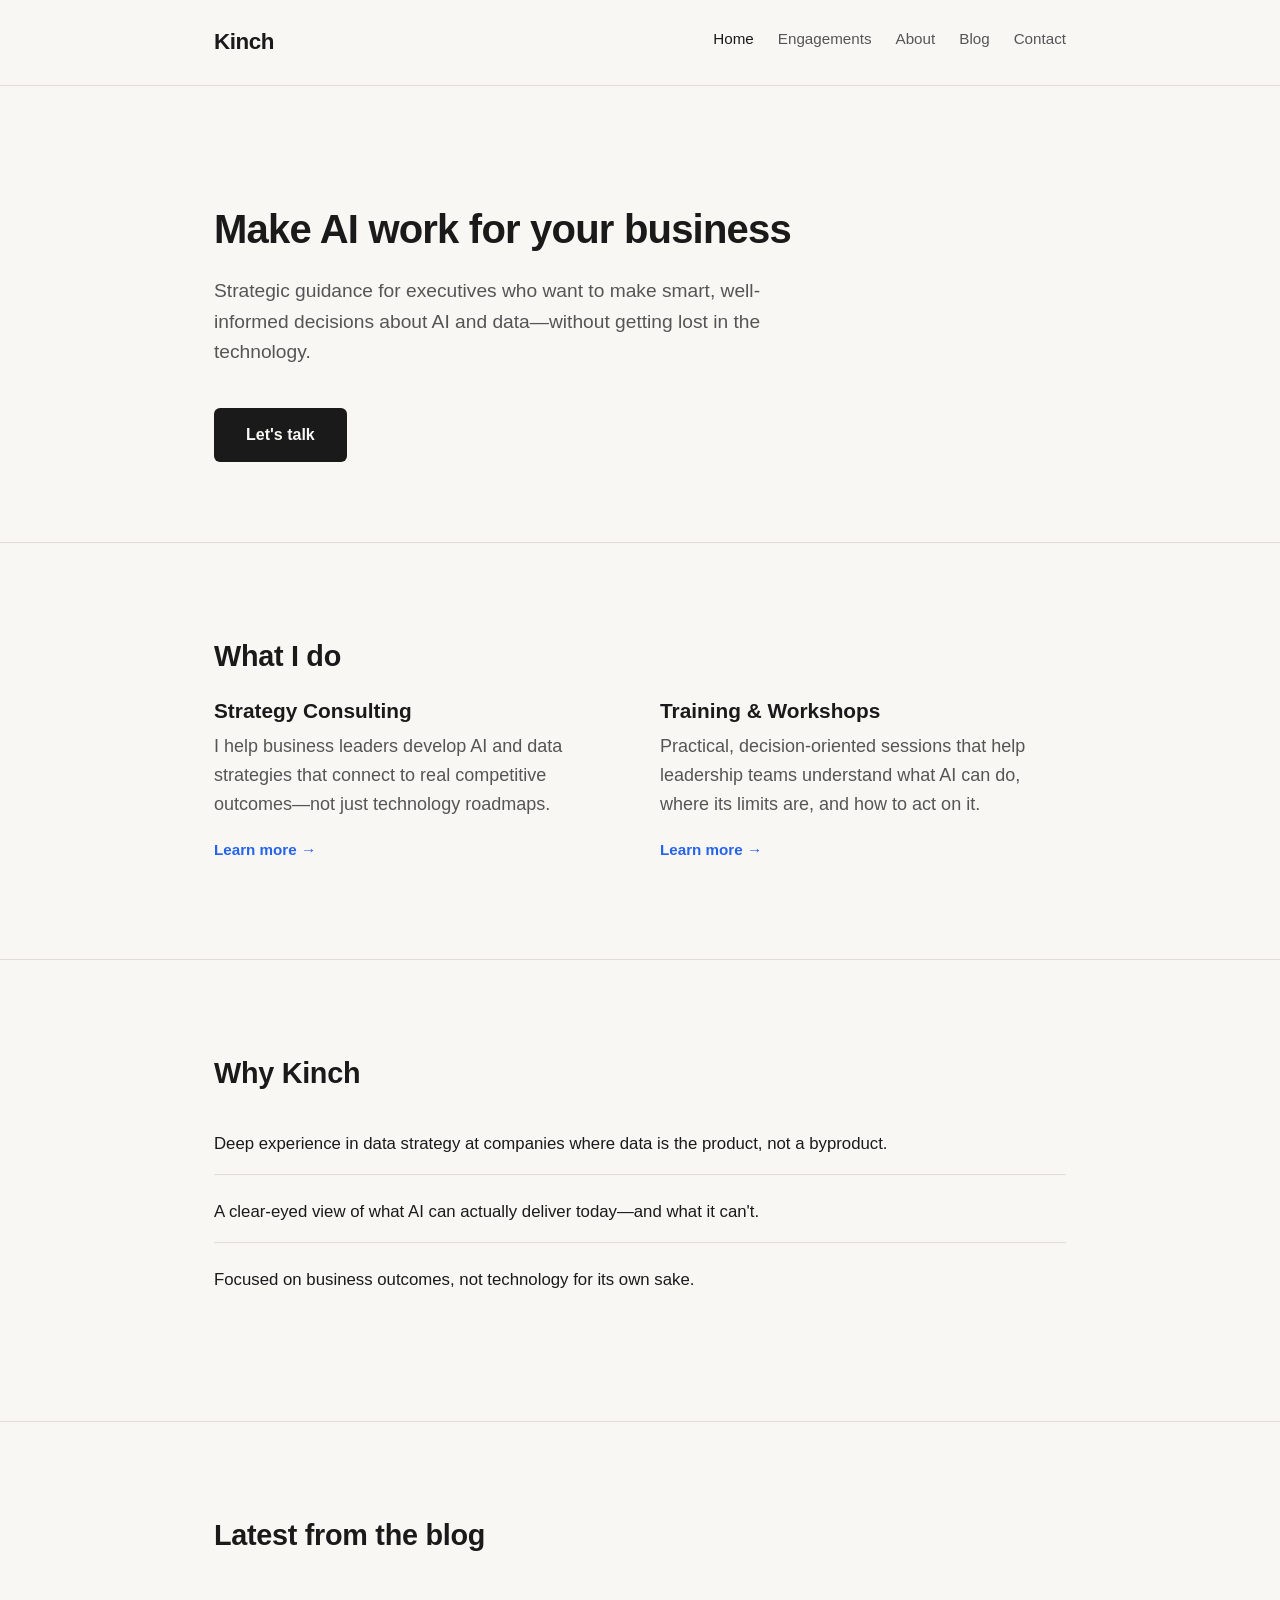
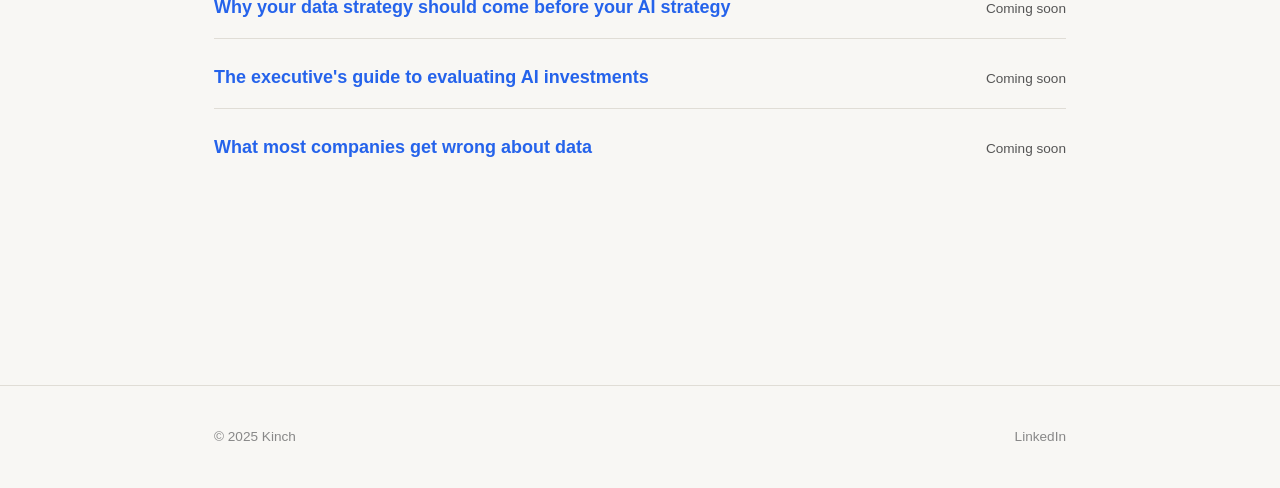
==== index.html @ 850ed4b4 "feat: build complete Kinch website with light and dark themes All 4 pages (Home, Engagements, About," ====
<!DOCTYPE html>
<html lang="en">
<head>
  <meta charset="UTF-8">
  <meta name="viewport" content="width=device-width, initial-scale=1.0">
  <title>Kinch - AI &amp; Data Strategy</title>
  <meta name="description" content="Strategic AI and data guidance for business leaders. Kinch helps executives make smart, well-informed decisions about AI and data.">
  <meta property="og:title" content="Kinch - AI & Data Strategy">
  <meta property="og:description" content="Strategic AI and data guidance for business leaders.">
  <meta property="og:type" content="website">
  <link rel="stylesheet" href="css/shared.css">
  <link rel="stylesheet" href="css/light.css">
</head>
<body>

  <!-- Navigation -->
  <nav class="nav">
    <div class="container">
      <a href="index.html" class="nav-brand">Kinch</a>
      <button class="nav-toggle" aria-label="Toggle navigation">
        <span></span>
        <span></span>
        <span></span>
      </button>
      <ul class="nav-links">
        <li><a href="index.html" class="active">Home</a></li>
        <li><a href="engagements.html">Engagements</a></li>
        <li><a href="about.html">About</a></li>
        <li><a href="#">Blog</a></li>
        <li><a href="contact.html">Contact</a></li>
      </ul>
    </div>
  </nav>

  <main class="page-content">

    <!-- Hero -->
    <section class="hero">
      <div class="container">
        <h1>Make AI work for your business</h1>
        <p>Strategic guidance for executives who want to make smart, well-informed decisions about AI and data&mdash;without getting lost in the technology.</p>
        <a href="contact.html" class="cta-button">Let's talk</a>
      </div>
    </section>

    <!-- What I Do -->
    <section class="section section-border">
      <div class="container">
        <h2>What I do</h2>
        <div class="services-grid">
          <div class="service-block">
            <h3>Strategy Consulting</h3>
            <p>I help business leaders develop AI and data strategies that connect to real competitive outcomes&mdash;not just technology roadmaps.</p>
            <a href="engagements.html" class="service-link">Learn more &rarr;</a>
          </div>
          <div class="service-block">
            <h3>Training &amp; Workshops</h3>
            <p>Practical, decision-oriented sessions that help leadership teams understand what AI can do, where its limits are, and how to act on it.</p>
            <a href="engagements.html" class="service-link">Learn more &rarr;</a>
          </div>
        </div>
      </div>
    </section>

    <!-- Why Kinch -->
    <section class="section section-border">
      <div class="container">
        <h2>Why Kinch</h2>
        <ul class="why-list">
          <li>Deep experience in data strategy at companies where data is the product, not a byproduct.</li>
          <li>A clear-eyed view of what AI can actually deliver today&mdash;and what it can't.</li>
          <li>Focused on business outcomes, not technology for its own sake.</li>
        </ul>
      </div>
    </section>

    <!-- Blog Teaser -->
    <section class="section section-border">
      <div class="container">
        <h2>Latest from the blog</h2>
        <ul class="blog-teaser-list">
          <li>
            <a href="#">Why your data strategy should come before your AI strategy</a>
            <span class="date">Coming soon</span>
          </li>
          <li>
            <a href="#">The executive's guide to evaluating AI investments</a>
            <span class="date">Coming soon</span>
          </li>
          <li>
            <a href="#">What most companies get wrong about data</a>
            <span class="date">Coming soon</span>
          </li>
        </ul>
      </div>
    </section>

  </main>

  <!-- Footer -->
  <footer class="footer">
    <div class="container">
      <span class="footer-text">&copy; 2025 Kinch</span>
      <div class="footer-links">
        <a href="https://linkedin.com" target="_blank" rel="noopener">LinkedIn</a>
      </div>
    </div>
  </footer>

  <script src="js/nav.js"></script>
</body>
</html>
---- css/shared.css ----
/* ===== RESET ===== */
*,
*::before,
*::after {
  box-sizing: border-box;
  margin: 0;
  padding: 0;
}

/* ===== FONTS ===== */
@import url('https://fonts.googleapis.com/css2?family=Inter:wght@400;600;700&display=swap');

/* ===== SPACING SCALE ===== */
:root {
  --space-xs: 8px;
  --space-sm: 16px;
  --space-md: 24px;
  --space-lg: 40px;
  --space-xl: 64px;
  --space-xxl: 96px;
}

/* ===== BASE TYPOGRAPHY ===== */
body {
  font-family: 'Inter', -apple-system, BlinkMacSystemFont, 'Segoe UI', sans-serif;
  font-size: 18px;
  line-height: 1.6;
  color: var(--text);
  background-color: var(--bg);
  -webkit-font-smoothing: antialiased;
  -moz-osx-font-smoothing: grayscale;
}

h1 {
  font-size: 2.5rem;
  font-weight: 700;
  line-height: 1.15;
  letter-spacing: -0.02em;
  margin-bottom: var(--space-md);
}

h2 {
  font-size: 1.8rem;
  font-weight: 700;
  line-height: 1.2;
  letter-spacing: -0.01em;
  margin-bottom: var(--space-md);
}

h3 {
  font-size: 1.3rem;
  font-weight: 600;
  line-height: 1.3;
  margin-bottom: var(--space-sm);
}

p {
  margin-bottom: var(--space-sm);
}

a {
  color: var(--accent);
  text-decoration: none;
  transition: color 0.2s ease;
}

a:hover {
  color: var(--accent-hover);
}

ul, ol {
  margin-bottom: var(--space-sm);
  padding-left: var(--space-md);
}

li {
  margin-bottom: var(--space-xs);
}

/* ===== LAYOUT ===== */
.container {
  max-width: 900px;
  margin: 0 auto;
  padding: 0 var(--space-md);
}

.page-content {
  min-height: calc(100vh - 200px);
}

/* ===== NAVIGATION ===== */
.nav {
  padding: var(--space-md) 0;
  border-bottom: 1px solid var(--border);
}

.nav .container {
  display: flex;
  align-items: center;
  justify-content: space-between;
}

.nav-brand {
  font-size: 1.4rem;
  font-weight: 700;
  color: var(--text);
  text-decoration: none;
  letter-spacing: -0.02em;
}

.nav-brand:hover {
  color: var(--text);
}

.nav-links {
  display: flex;
  gap: var(--space-md);
  list-style: none;
  padding: 0;
  margin: 0;
}

.nav-links a {
  color: var(--text-secondary);
  text-decoration: none;
  font-weight: 500;
  font-size: 0.95rem;
  transition: color 0.2s ease;
}

.nav-links a:hover,
.nav-links a.active {
  color: var(--text);
}

.nav-toggle {
  display: none;
  background: none;
  border: none;
  cursor: pointer;
  padding: var(--space-xs);
}

.nav-toggle span {
  display: block;
  width: 24px;
  height: 2px;
  background: var(--text);
  margin: 5px 0;
  transition: all 0.3s ease;
}

/* ===== SECTIONS ===== */
.hero {
  padding: 120px 0 80px;
}

.hero p {
  font-size: 1.2rem;
  color: var(--text-secondary);
  max-width: 600px;
  margin-bottom: var(--space-lg);
}

.section {
  padding: var(--space-xxl) 0;
}

.section-border {
  border-top: 1px solid var(--border);
}

/* ===== SERVICES GRID ===== */
.services-grid {
  display: grid;
  grid-template-columns: 1fr 1fr;
  gap: var(--space-lg);
  margin-top: var(--space-md);
}

.service-block h3 {
  margin-bottom: var(--space-xs);
}

.service-block p {
  color: var(--text-secondary);
  margin-bottom: var(--space-sm);
}

.service-link {
  font-weight: 600;
  font-size: 0.95rem;
}

/* ===== WHY LIST ===== */
.why-list {
  list-style: none;
  padding: 0;
  margin-top: var(--space-md);
}

.why-list li {
  padding: var(--space-sm) 0;
  border-bottom: 1px solid var(--border);
  font-size: 1.05rem;
}

.why-list li:last-child {
  border-bottom: none;
}

/* ===== BLOG TEASER ===== */
.blog-teaser-list {
  list-style: none;
  padding: 0;
  margin-top: var(--space-md);
}

.blog-teaser-list li {
  padding: var(--space-sm) 0;
  border-bottom: 1px solid var(--border);
  display: flex;
  justify-content: space-between;
  align-items: baseline;
  gap: var(--space-md);
}

.blog-teaser-list li:last-child {
  border-bottom: none;
}

.blog-teaser-list a {
  font-weight: 600;
}

.blog-teaser-list .date {
  color: var(--text-secondary);
  font-size: 0.85rem;
  white-space: nowrap;
}

/* ===== ENGAGEMENT PAGE ===== */
.engagement-section {
  margin-bottom: var(--space-xl);
}

.engagement-section p {
  color: var(--text-secondary);
}

.engagement-section ul {
  color: var(--text-secondary);
  margin-top: var(--space-sm);
  margin-bottom: var(--space-md);
}

.outcome {
  color: var(--text);
  font-weight: 600;
  margin-top: var(--space-md);
}

/* ===== ABOUT PAGE ===== */
.about-intro {
  display: flex;
  gap: var(--space-lg);
  align-items: flex-start;
}

.about-intro-text {
  flex: 1;
}

.headshot {
  width: 220px;
  height: 220px;
  border-radius: 8px;
  object-fit: cover;
  flex-shrink: 0;
}

.experience-list {
  list-style: none;
  padding: 0;
  margin-top: var(--space-md);
}

.experience-list li {
  padding: var(--space-xs) 0;
  padding-left: var(--space-md);
  position: relative;
  color: var(--text-secondary);
}

.experience-list li::before {
  content: '';
  position: absolute;
  left: 0;
  top: 50%;
  width: 8px;
  height: 8px;
  border-radius: 50%;
  background: var(--accent);
  transform: translateY(-50%);
}

/* ===== CONTACT PAGE ===== */
.contact-grid {
  display: grid;
  grid-template-columns: 1fr 1fr;
  gap: var(--space-xl);
  margin-top: var(--space-lg);
}

.contact-section h2 {
  font-size: 1.4rem;
  margin-bottom: var(--space-sm);
}

.contact-section p {
  color: var(--text-secondary);
  margin-bottom: var(--space-md);
}

/* ===== FORM STYLES ===== */
.form-group {
  margin-bottom: var(--space-md);
}

label {
  display: block;
  font-weight: 600;
  font-size: 0.9rem;
  margin-bottom: 6px;
}

input[type="text"],
input[type="email"],
textarea {
  width: 100%;
  padding: 12px 14px;
  border: 1px solid var(--border);
  border-radius: 6px;
  font-family: inherit;
  font-size: 1rem;
  background-color: var(--input-bg, transparent);
  color: var(--text);
  transition: border-color 0.2s ease;
}

input[type="text"]:focus,
input[type="email"]:focus,
textarea:focus {
  outline: none;
  border-color: var(--accent);
}

textarea {
  min-height: 140px;
  resize: vertical;
}

input::placeholder,
textarea::placeholder {
  color: var(--text-secondary);
  opacity: 0.6;
}

.field-error {
  color: #e53e3e;
  font-size: 0.8rem;
  margin-top: 4px;
  display: none;
}

.field-error.visible {
  display: block;
}

.success-message {
  display: none;
  padding: var(--space-md);
  border-radius: 6px;
  background: var(--accent);
  color: #fff;
  font-weight: 600;
  text-align: center;
}

.success-message.visible {
  display: block;
}

/* ===== CTA BUTTON ===== */
.cta-button {
  display: inline-block;
  padding: 14px 32px;
  background-color: var(--cta-bg);
  color: var(--cta-text);
  border: none;
  border-radius: 6px;
  font-family: inherit;
  font-size: 1rem;
  font-weight: 600;
  text-decoration: none;
  cursor: pointer;
  transition: background-color 0.2s ease;
}

.cta-button:hover {
  background-color: var(--cta-hover);
  color: var(--cta-text);
}

/* ===== CTA SECTION ===== */
.cta-section {
  text-align: center;
  padding: var(--space-xxl) 0;
}

.cta-section p {
  font-size: 1.1rem;
  color: var(--text-secondary);
  margin-bottom: var(--space-md);
}

/* ===== FOOTER ===== */
.footer {
  padding: var(--space-lg) 0;
  border-top: 1px solid var(--border);
  margin-top: var(--space-xxl);
}

.footer .container {
  display: flex;
  justify-content: space-between;
  align-items: center;
}

.footer-text {
  color: var(--footer-text);
  font-size: 0.85rem;
}

.footer-links {
  display: flex;
  gap: var(--space-sm);
}

.footer-links a {
  color: var(--footer-text);
  font-size: 0.85rem;
}

.footer-links a:hover {
  color: var(--text);
}

/* ===== UTILITY ===== */
.visually-hidden {
  position: absolute;
  width: 1px;
  height: 1px;
  padding: 0;
  margin: -1px;
  overflow: hidden;
  clip: rect(0, 0, 0, 0);
  white-space: nowrap;
  border: 0;
}

/* ===== CALENDLY ===== */
.calendly-link {
  display: inline-block;
  padding: 14px 32px;
  background-color: var(--cta-bg);
  color: var(--cta-text);
  border-radius: 6px;
  font-weight: 600;
  text-decoration: none;
  transition: background-color 0.2s ease;
}

.calendly-link:hover {
  background-color: var(--cta-hover);
  color: var(--cta-text);
}

/* ===== RESPONSIVE ===== */
@media (max-width: 768px) {
  h1 {
    font-size: 2rem;
  }

  h2 {
    font-size: 1.5rem;
  }

  .hero {
    padding: 80px 0 60px;
  }

  .section {
    padding: var(--space-xl) 0;
  }

  /* Nav mobile */
  .nav-links {
    display: none;
    flex-direction: column;
    gap: var(--space-sm);
    padding-top: var(--space-sm);
  }

  .nav-links.open {
    display: flex;
  }

  .nav .container {
    flex-wrap: wrap;
  }

  .nav-toggle {
    display: block;
  }

  /* Grids to single column */
  .services-grid {
    grid-template-columns: 1fr;
  }

  .contact-grid {
    grid-template-columns: 1fr;
  }

  /* About page */
  .about-intro {
    flex-direction: column;
  }

  .headshot {
    width: 160px;
    height: 160px;
  }

  /* Blog teaser */
  .blog-teaser-list li {
    flex-direction: column;
    gap: 4px;
  }

  /* CTA full width */
  .cta-button,
  .calendly-link {
    display: block;
    text-align: center;
    width: 100%;
  }
}

@media (max-width: 480px) {
  body {
    font-size: 16px;
  }

  h1 {
    font-size: 1.75rem;
  }

  .hero {
    padding: 60px 0 40px;
  }
}
---- css/light.css ----
/* ===== LIGHT THEME ===== */
:root {
  --bg: #f8f7f4;
  --text: #1a1a1a;
  --text-secondary: #555555;
  --accent: #2563eb;
  --accent-hover: #1d4ed8;
  --nav-bg: #f8f7f4;
  --footer-text: #888888;
  --border: #e0ddd6;
  --input-bg: #ffffff;
  --cta-bg: #1a1a1a;
  --cta-text: #f8f7f4;
  --cta-hover: #333333;
}

body {
  background-color: var(--bg);
  color: var(--text);
}
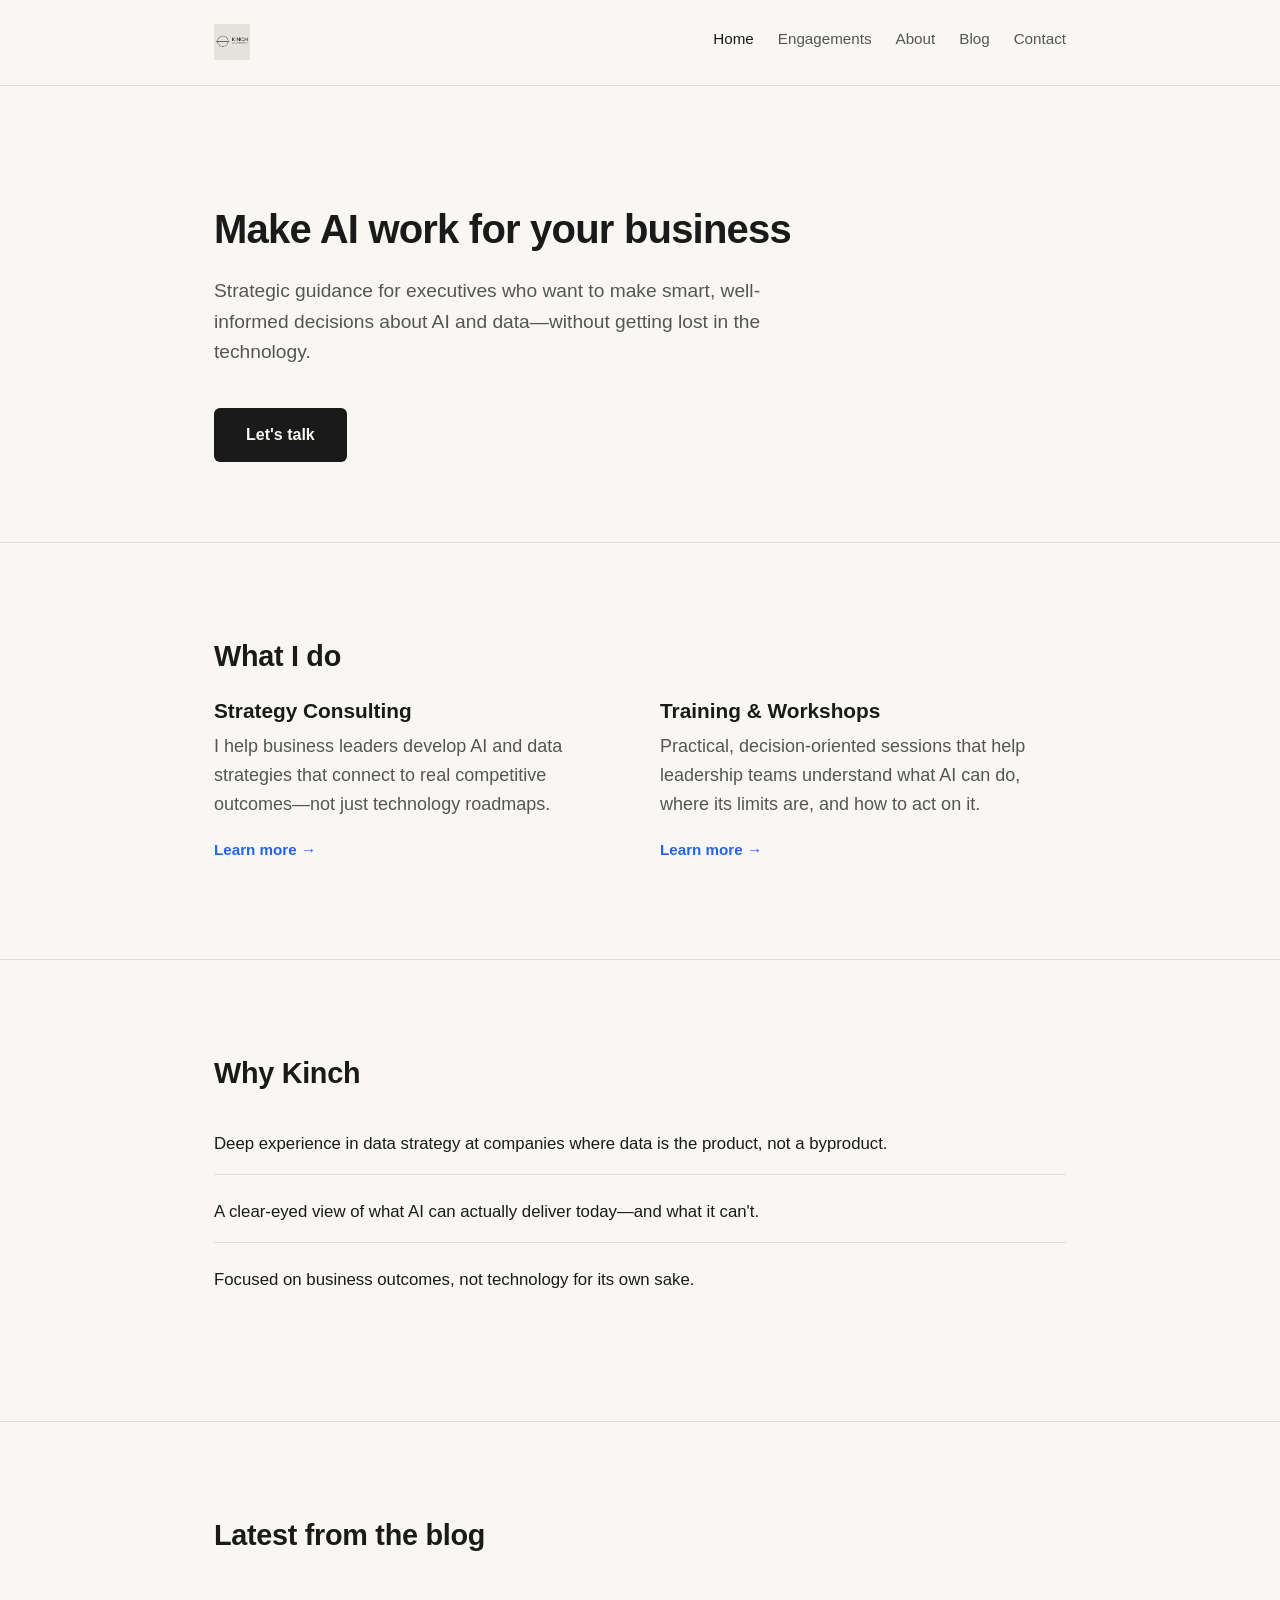
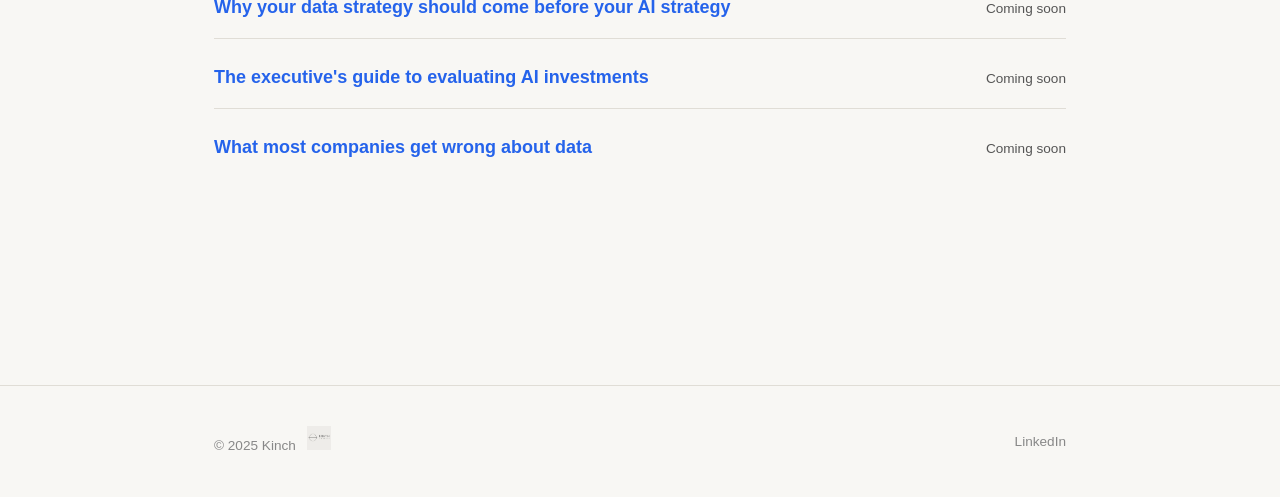
==== commit d072a759: "feat: add Kinch logos to nav and footer across all pages Light theme pages use the light logo, dark " ====
--- a/index.html
+++ b/index.html
@@ -16,7 +16,7 @@
   <!-- Navigation -->
   <nav class="nav">
     <div class="container">
-      <a href="index.html" class="nav-brand">Kinch</a>
+      <a href="index.html" class="nav-brand"><img src="images/Kinch logo light.png" alt="Kinch - AI Strategy"></a>
       <button class="nav-toggle" aria-label="Toggle navigation">
         <span></span>
         <span></span>
@@ -100,7 +100,7 @@
   <!-- Footer -->
   <footer class="footer">
     <div class="container">
-      <span class="footer-text">&copy; 2025 Kinch</span>
+      <span class="footer-text">&copy; 2025 Kinch &nbsp; <img src="images/Kinch logo light.png" alt="Kinch" class="footer-brand"></span>
       <div class="footer-links">
         <a href="https://linkedin.com" target="_blank" rel="noopener">LinkedIn</a>
       </div>
--- a/css/shared.css
+++ b/css/shared.css
@@ -101,15 +101,18 @@
 }
 
 .nav-brand {
-  font-size: 1.4rem;
-  font-weight: 700;
-  color: var(--text);
+  display: flex;
+  align-items: center;
   text-decoration: none;
-  letter-spacing: -0.02em;
+}
+
+.nav-brand img {
+  height: 36px;
+  width: auto;
 }
 
 .nav-brand:hover {
-  color: var(--text);
+  opacity: 0.85;
 }
 
 .nav-links {
@@ -442,6 +445,12 @@
   font-size: 0.85rem;
 }
 
+.footer-brand {
+  height: 24px;
+  width: auto;
+  opacity: 0.5;
+}
+
 .footer-links {
   display: flex;
   gap: var(--space-sm);
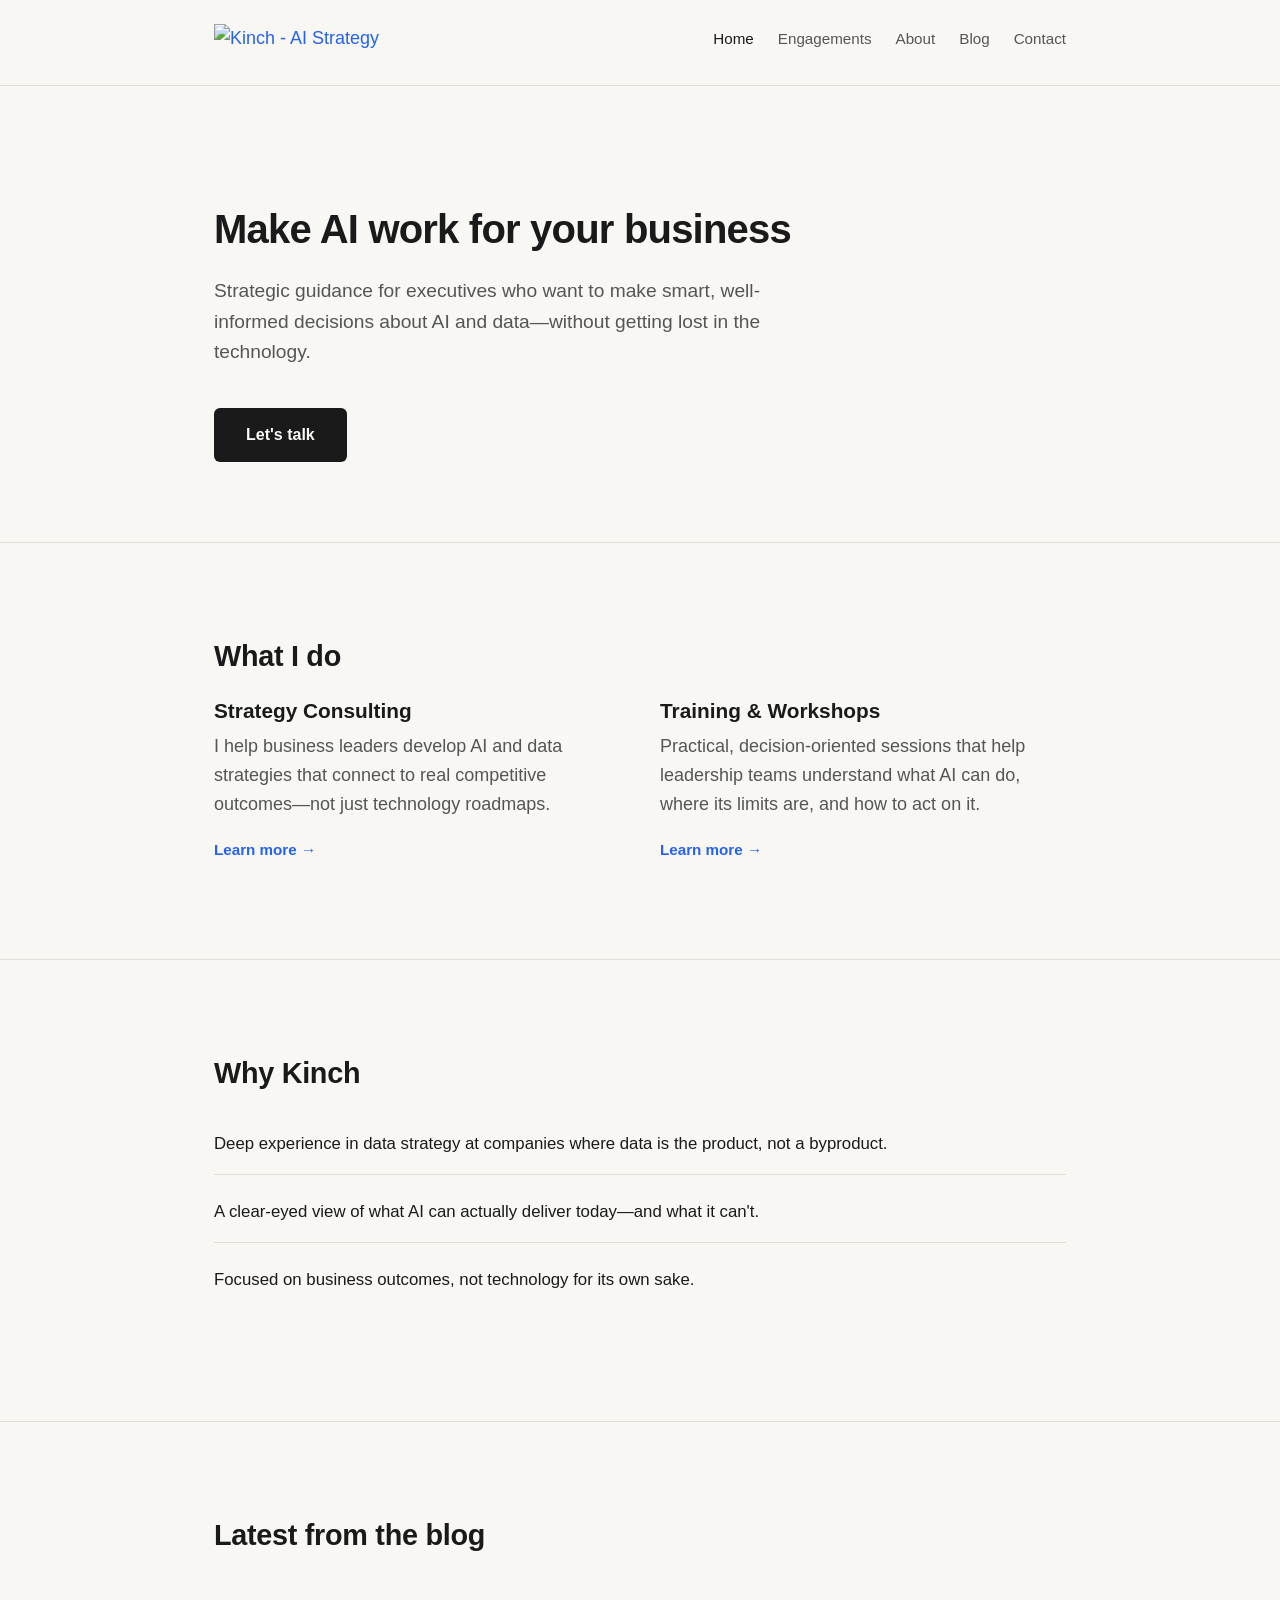
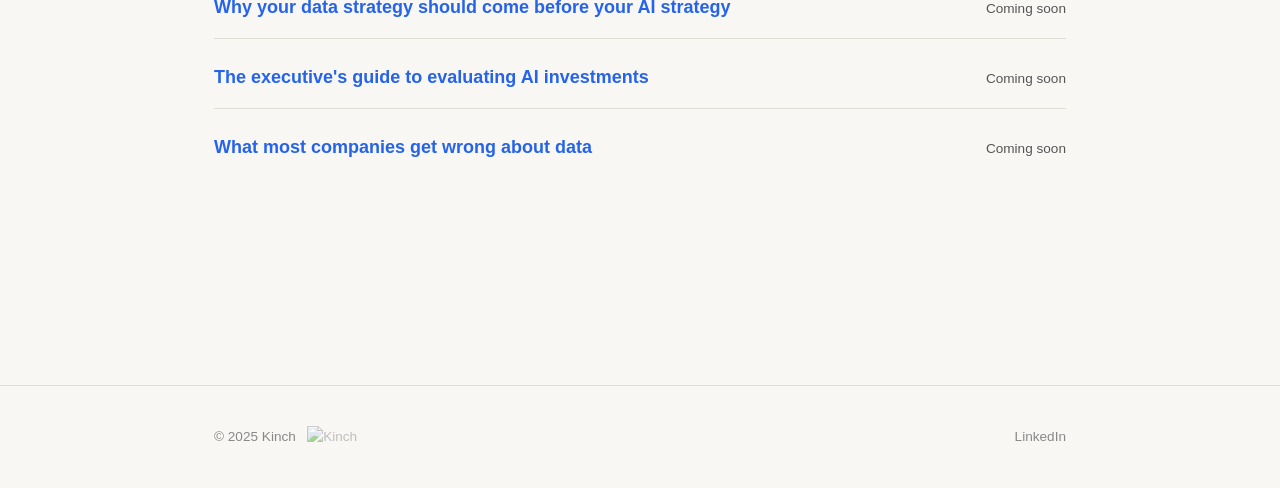
==== commit 36cda785: "Add blog nav link, WordPress theme, Cloudflare Worker, and deployment guide Co-Authored-By: Claude S" ====
--- a/index.html
+++ b/index.html
@@ -16,7 +16,7 @@
   <!-- Navigation -->
   <nav class="nav">
     <div class="container">
-      <a href="index.html" class="nav-brand"><img src="images/Kinch logo light.png" alt="Kinch - AI Strategy"></a>
+      <a href="index.html" class="nav-brand"><img src="images/Kinch logo cropped.png" alt="Kinch - AI Strategy"></a>
       <button class="nav-toggle" aria-label="Toggle navigation">
         <span></span>
         <span></span>
@@ -26,7 +26,7 @@
         <li><a href="index.html" class="active">Home</a></li>
         <li><a href="engagements.html">Engagements</a></li>
         <li><a href="about.html">About</a></li>
-        <li><a href="#">Blog</a></li>
+        <li><a href="/blog">Blog</a></li>
         <li><a href="contact.html">Contact</a></li>
       </ul>
     </div>
@@ -100,7 +100,7 @@
   <!-- Footer -->
   <footer class="footer">
     <div class="container">
-      <span class="footer-text">&copy; 2025 Kinch &nbsp; <img src="images/Kinch logo light.png" alt="Kinch" class="footer-brand"></span>
+      <span class="footer-text">&copy; 2025 Kinch &nbsp; <img src="images/Kinch logo cropped.png" alt="Kinch" class="footer-brand"></span>
       <div class="footer-links">
         <a href="https://linkedin.com" target="_blank" rel="noopener">LinkedIn</a>
       </div>
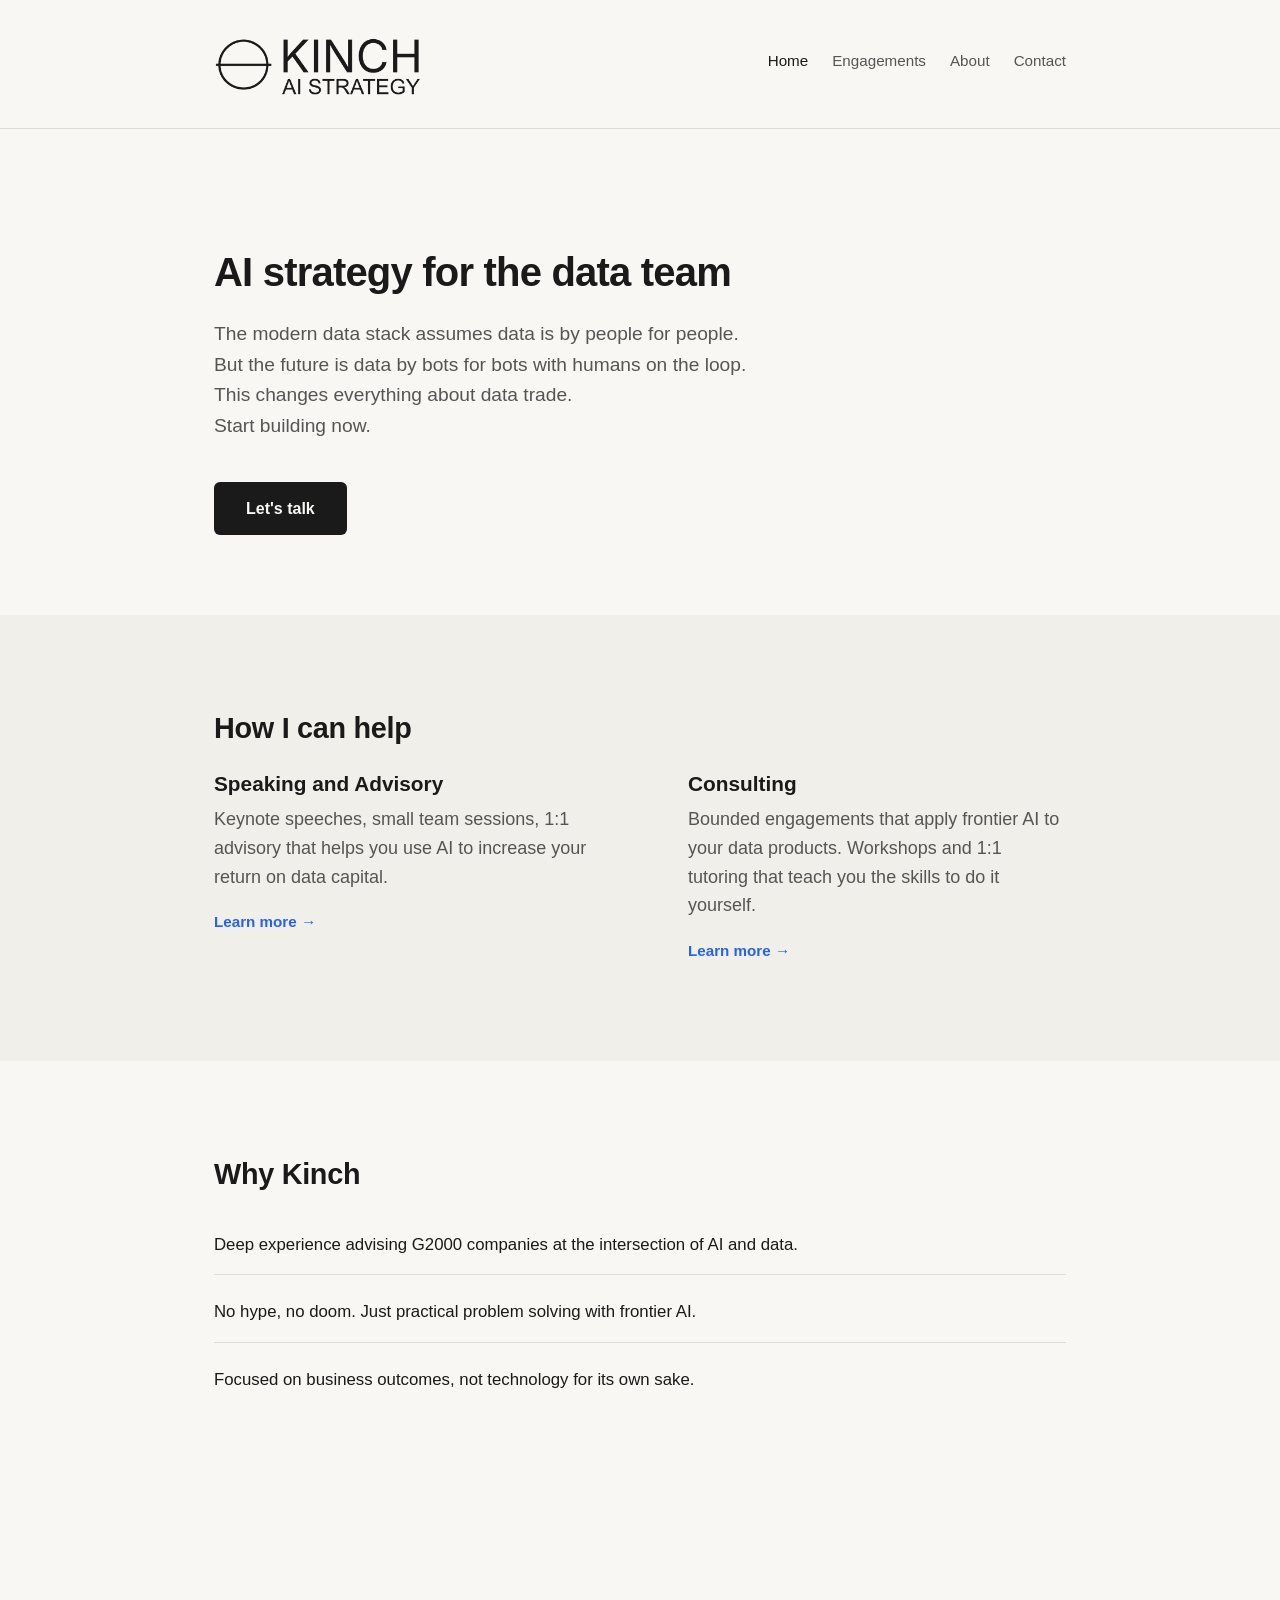
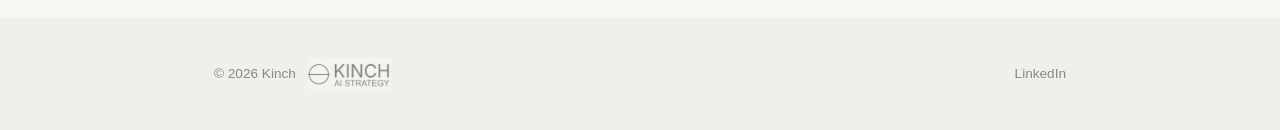
==== commit 862a248c: "Update site: remove blog, add Calendly/LinkedIn/Formspree, add headshot and logo images" ====
--- a/index.html
+++ b/index.html
@@ -26,7 +26,6 @@
         <li><a href="index.html" class="active">Home</a></li>
         <li><a href="engagements.html">Engagements</a></li>
         <li><a href="about.html">About</a></li>
-        <li><a href="/blog">Blog</a></li>
         <li><a href="contact.html">Contact</a></li>
       </ul>
     </div>
@@ -37,25 +36,25 @@
     <!-- Hero -->
     <section class="hero">
       <div class="container">
-        <h1>Make AI work for your business</h1>
-        <p>Strategic guidance for executives who want to make smart, well-informed decisions about AI and data&mdash;without getting lost in the technology.</p>
+        <h1>AI strategy for the data team</h1>
+        <p>The modern data stack assumes data is by people for people.<br>But the future is data by bots for bots with humans on the loop.<br>This changes everything about data trade.<br>Start building now.</p>
         <a href="contact.html" class="cta-button">Let's talk</a>
       </div>
     </section>
 
     <!-- What I Do -->
-    <section class="section section-border">
+    <section class="section section-alt">
       <div class="container">
-        <h2>What I do</h2>
+        <h2>How I can help</h2>
         <div class="services-grid">
           <div class="service-block">
-            <h3>Strategy Consulting</h3>
-            <p>I help business leaders develop AI and data strategies that connect to real competitive outcomes&mdash;not just technology roadmaps.</p>
+            <h3>Speaking and Advisory</h3>
+            <p>Keynote speeches, small team sessions, 1:1 advisory that helps you use AI to increase your return on data capital.</p>
             <a href="engagements.html" class="service-link">Learn more &rarr;</a>
           </div>
           <div class="service-block">
-            <h3>Training &amp; Workshops</h3>
-            <p>Practical, decision-oriented sessions that help leadership teams understand what AI can do, where its limits are, and how to act on it.</p>
+            <h3>Consulting</h3>
+            <p>Bounded engagements that apply frontier AI to your data products. Workshops and 1:1 tutoring that teach you the skills to do it yourself.</p>
             <a href="engagements.html" class="service-link">Learn more &rarr;</a>
           </div>
         </div>
@@ -63,34 +62,13 @@
     </section>
 
     <!-- Why Kinch -->
-    <section class="section section-border">
+    <section class="section">
       <div class="container">
         <h2>Why Kinch</h2>
         <ul class="why-list">
-          <li>Deep experience in data strategy at companies where data is the product, not a byproduct.</li>
-          <li>A clear-eyed view of what AI can actually deliver today&mdash;and what it can't.</li>
+          <li>Deep experience advising G2000 companies at the intersection of AI and data.</li>
+          <li>No hype, no doom. Just practical problem solving with frontier AI.</li>
           <li>Focused on business outcomes, not technology for its own sake.</li>
-        </ul>
-      </div>
-    </section>
-
-    <!-- Blog Teaser -->
-    <section class="section section-border">
-      <div class="container">
-        <h2>Latest from the blog</h2>
-        <ul class="blog-teaser-list">
-          <li>
-            <a href="#">Why your data strategy should come before your AI strategy</a>
-            <span class="date">Coming soon</span>
-          </li>
-          <li>
-            <a href="#">The executive's guide to evaluating AI investments</a>
-            <span class="date">Coming soon</span>
-          </li>
-          <li>
-            <a href="#">What most companies get wrong about data</a>
-            <span class="date">Coming soon</span>
-          </li>
         </ul>
       </div>
     </section>
@@ -100,9 +78,9 @@
   <!-- Footer -->
   <footer class="footer">
     <div class="container">
-      <span class="footer-text">&copy; 2025 Kinch &nbsp; <img src="images/Kinch logo cropped.png" alt="Kinch" class="footer-brand"></span>
+      <span class="footer-text">&copy; 2026 Kinch &nbsp; <img src="images/Kinch logo cropped.png" alt="Kinch" class="footer-brand"></span>
       <div class="footer-links">
-        <a href="https://linkedin.com" target="_blank" rel="noopener">LinkedIn</a>
+        <a href="https://www.linkedin.com/in/paulsonderegger" target="_blank" rel="noopener">LinkedIn</a>
       </div>
     </div>
   </footer>
--- a/css/shared.css
+++ b/css/shared.css
@@ -107,7 +107,7 @@
 }
 
 .nav-brand img {
-  height: 36px;
+  height: 80px;
   width: auto;
 }
 
@@ -169,15 +169,16 @@
   padding: var(--space-xxl) 0;
 }
 
-.section-border {
-  border-top: 1px solid var(--border);
+.section-alt {
+  background-color: var(--bg-alt);
 }
 
 /* ===== SERVICES GRID ===== */
 .services-grid {
   display: grid;
   grid-template-columns: 1fr 1fr;
-  gap: var(--space-lg);
+  row-gap: var(--space-xl);
+  column-gap: var(--space-xxl);
   margin-top: var(--space-md);
 }
 
@@ -275,10 +276,11 @@
 }
 
 .headshot {
-  width: 220px;
-  height: 220px;
+  width: 300px;
+  height: 380px;
   border-radius: 8px;
   object-fit: cover;
+  object-position: center top;
   flex-shrink: 0;
 }
 
@@ -310,7 +312,8 @@
 /* ===== CONTACT PAGE ===== */
 .contact-grid {
   display: grid;
-  grid-template-columns: 1fr 1fr;
+  grid-template-columns: 1fr 1fr 1fr;
+  column-gap: var(--space-xl);
   gap: var(--space-xl);
   margin-top: var(--space-lg);
 }
@@ -395,6 +398,26 @@
 }
 
 /* ===== CTA BUTTON ===== */
+
+.text-cta {
+  display: inline-block;
+  padding: 4px 14px;
+  background-color: var(--cta-bg);
+  color: var(--cta-text);
+  border-radius: 4px;
+  font-family: inherit;
+  font-size: 0.95rem;
+  font-weight: 600;
+  text-decoration: none;
+  vertical-align: middle;
+  transition: background-color 0.2s ease;
+}
+
+.text-cta:hover {
+  background-color: var(--cta-hover);
+  color: var(--cta-text);
+}
+
 .cta-button {
   display: inline-block;
   padding: 14px 32px;
@@ -430,7 +453,7 @@
 /* ===== FOOTER ===== */
 .footer {
   padding: var(--space-lg) 0;
-  border-top: 1px solid var(--border);
+  background-color: var(--bg-alt);
   margin-top: var(--space-xxl);
 }
 
@@ -446,9 +469,10 @@
 }
 
 .footer-brand {
-  height: 24px;
+  height: 32px;
   width: auto;
   opacity: 0.5;
+  vertical-align: middle;
 }
 
 .footer-links {
@@ -548,8 +572,8 @@
   }
 
   .headshot {
-    width: 160px;
-    height: 160px;
+    width: 200px;
+    height: 250px;
   }
 
   /* Blog teaser */
--- a/css/light.css
+++ b/css/light.css
@@ -1,6 +1,7 @@
 /* ===== LIGHT THEME ===== */
 :root {
   --bg: #f8f7f4;
+  --bg-alt: #f0efe9;
   --text: #1a1a1a;
   --text-secondary: #555555;
   --accent: #2563eb;
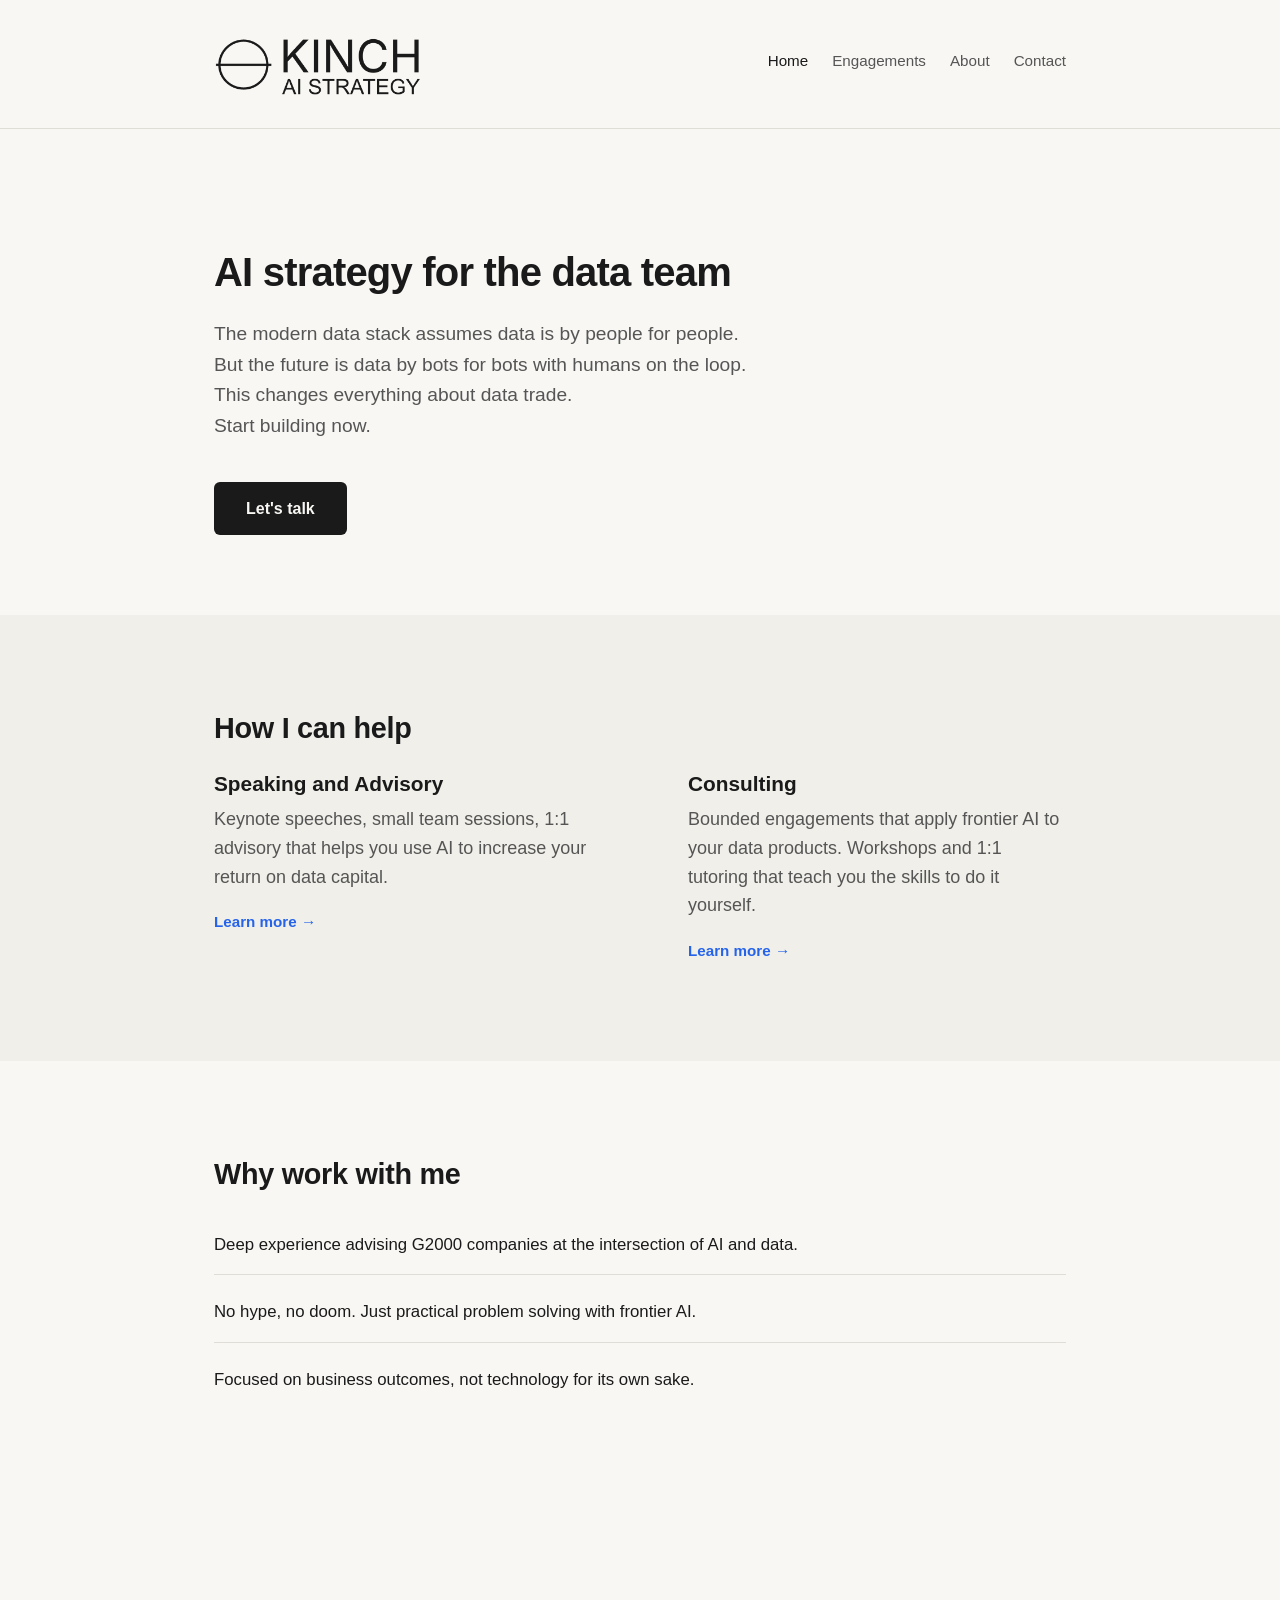
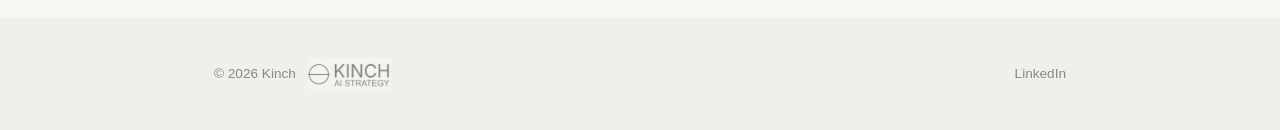
==== commit fd940392: "Update homepage section heading copy Co-Authored-By: Claude Sonnet 4.6 <noreply@anthropic.com>" ====
--- a/index.html
+++ b/index.html
@@ -64,7 +64,7 @@
     <!-- Why Kinch -->
     <section class="section">
       <div class="container">
-        <h2>Why Kinch</h2>
+        <h2>Why work with me</h2>
         <ul class="why-list">
           <li>Deep experience advising G2000 companies at the intersection of AI and data.</li>
           <li>No hype, no doom. Just practical problem solving with frontier AI.</li>
